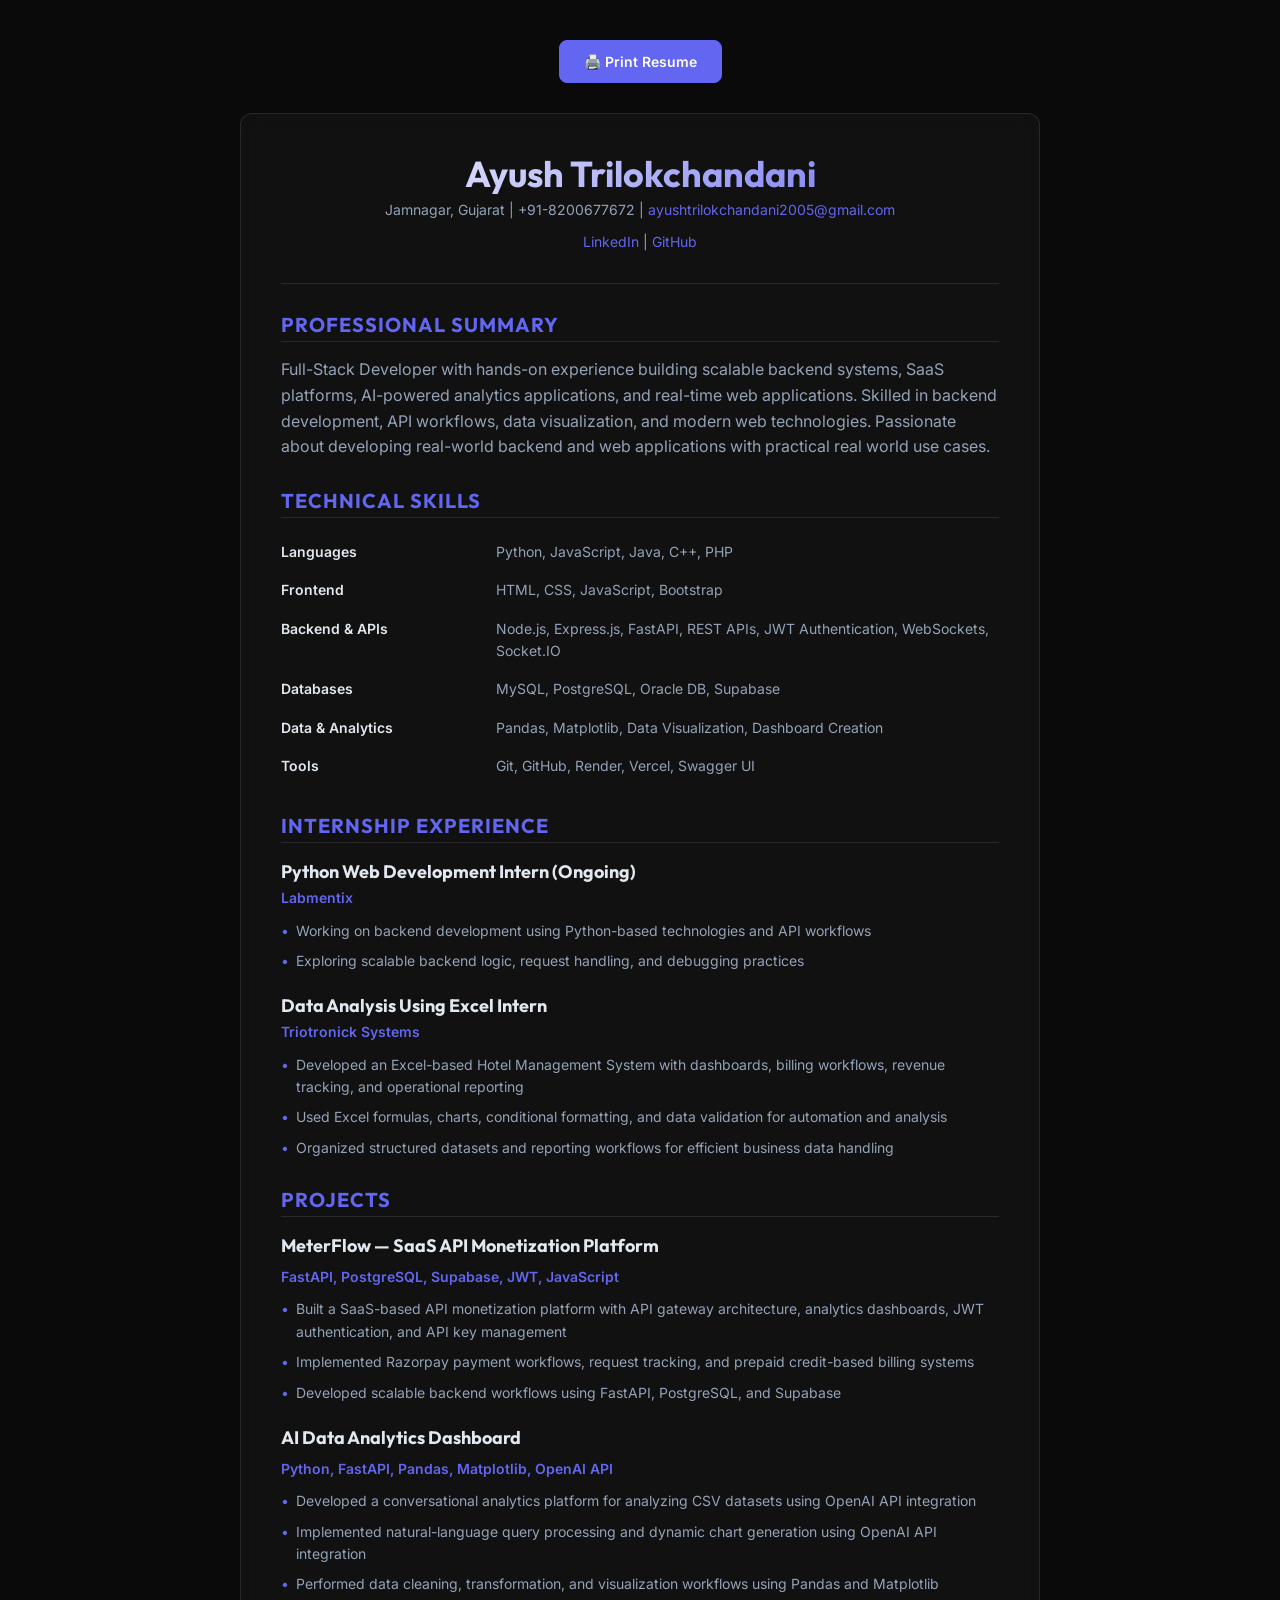
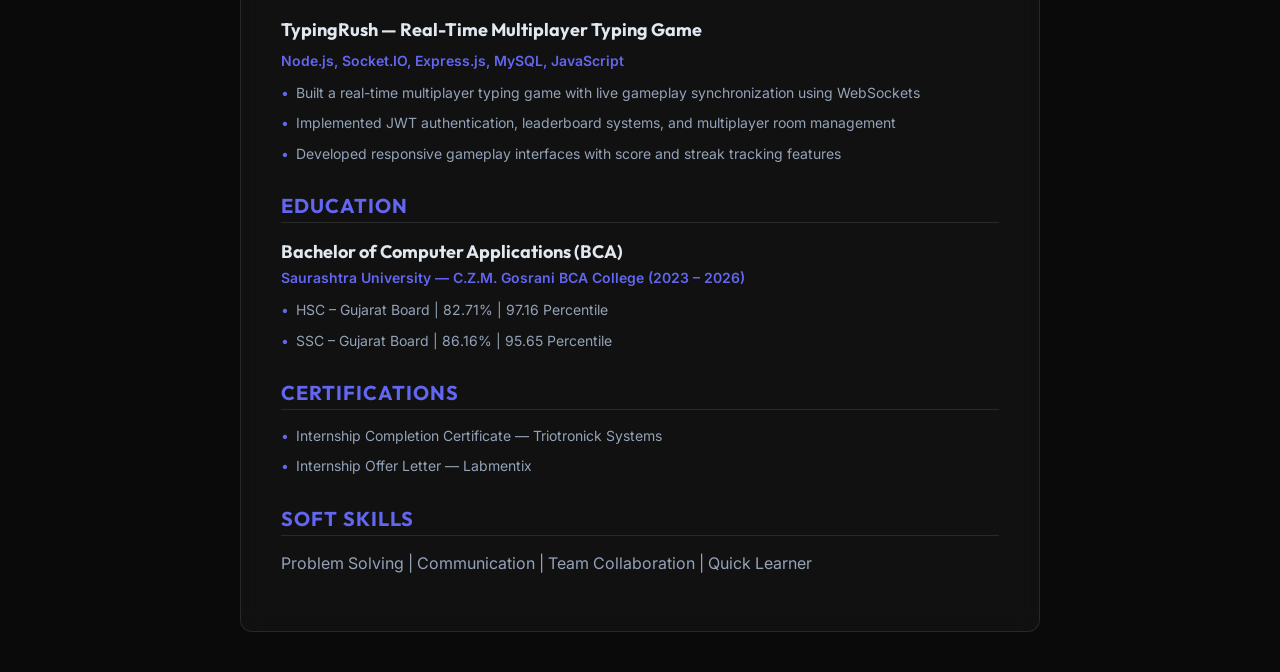
==== resume.html @ 0c345e89 "Enhance UI with animations" ====
<!DOCTYPE html>
<html lang="en">
<head>
    <meta charset="UTF-8">
    <meta name="viewport" content="width=device-width, initial-scale=1.0">
    <title>Resume - Ayush Trilokchandani</title>
    <link rel="stylesheet" href="style.css">
    <link rel="preconnect" href="https://fonts.googleapis.com">
    <link rel="preconnect" href="https://fonts.gstatic.com" crossorigin>
    <link href="https://fonts.googleapis.com/css2?family=Inter:wght@300;400;600;800&family=Outfit:wght@400;700&display=swap" rel="stylesheet">
    <style>
        body {
            background-color: var(--bg-dark);
            padding: 40px 20px;
        }
        .resume-container {
            max-width: 800px;
            margin: 0 auto;
            background: var(--surface);
            border: 1px solid var(--border);
            border-radius: 12px;
            padding: 40px;
            backdrop-filter: blur(10px);
        }
        .header {
            text-align: center;
            border-bottom: 1px solid var(--border);
            padding-bottom: 20px;
            margin-bottom: 30px;
        }
        .header h1 {
            font-size: 36px;
            margin-bottom: 5px;
            background: linear-gradient(135deg, #fff 0%, var(--accent) 100%);
            -webkit-background-clip: text;
            -webkit-text-fill-color: transparent;
        }
        .contact-info {
            color: var(--text-secondary);
            font-size: 14px;
            margin-bottom: 10px;
        }
        .contact-info a {
            color: var(--accent);
            text-decoration: none;
        }
        .section-heading {
            font-family: var(--font-heading);
            color: var(--accent);
            font-size: 20px;
            text-transform: uppercase;
            letter-spacing: 1px;
            border-bottom: 1px solid var(--border);
            padding-bottom: 5px;
            margin: 30px 0 15px 0;
        }
        .resume-content p {
            color: var(--text-secondary);
            margin-bottom: 15px;
        }
        .resume-item {
            margin-bottom: 20px;
        }
        .resume-item-header {
            display: flex;
            justify-content: space-between;
            align-items: baseline;
            margin-bottom: 5px;
        }
        .resume-item-title {
            font-family: var(--font-heading);
            font-weight: 700;
            color: var(--text-primary);
            font-size: 18px;
        }
        .resume-item-subtitle {
            color: var(--accent);
            font-size: 14px;
            font-weight: 600;
            margin-bottom: 10px;
            display: block;
        }
        .resume-list {
            list-style: none;
            color: var(--text-secondary);
        }
        .resume-list li {
            position: relative;
            padding-left: 15px;
            margin-bottom: 8px;
            font-size: 14px;
        }
        .resume-list li::before {
            content: "•";
            position: absolute;
            left: 0;
            color: var(--accent);
        }
        .skills-table {
            width: 100%;
            border-collapse: collapse;
            color: var(--text-secondary);
            font-size: 14px;
        }
        .skills-table td {
            padding: 8px 0;
            vertical-align: top;
        }
        .skills-table td:first-child {
            font-weight: 600;
            color: var(--text-primary);
            width: 30%;
        }
        .print-btn {
            display: block;
            margin: 0 auto 30px auto;
            text-align: center;
            max-width: 200px;
        }
        @media print {
            body {
                background: white;
                color: black;
            }
            .resume-container {
                border: none;
                background: none;
                box-shadow: none;
                padding: 0;
            }
            .header h1 {
                background: none;
                -webkit-text-fill-color: black;
            }
            .section-heading {
                color: black;
                border-bottom: 1px solid black;
            }
            .resume-item-title, .skills-table td:first-child {
                color: black;
            }
            .resume-list, .resume-content p, .contact-info, .skills-table td {
                color: #333;
            }
            .resume-item-subtitle, .contact-info a {
                color: #555;
            }
            .print-btn {
                display: none;
            }
        }
    </style>
</head>
<body>
    <button class="btn btn-primary print-btn" onclick="window.print()">🖨️ Print Resume</button>
    <div class="resume-container">
        <div class="header">
            <h1>Ayush Trilokchandani</h1>
            <div class="contact-info">
                Jamnagar, Gujarat | +91-8200677672 | <a href="mailto:ayushtrilokchandani2005@gmail.com">ayushtrilokchandani2005@gmail.com</a>
            </div>
            <div class="contact-info">
                <a href="https://linkedin.com/in/ayushtrilokchandani" target="_blank">LinkedIn</a> | 
                <a href="https://github.com/Ayusht20" target="_blank">GitHub</a>
            </div>
        </div>

        <div class="resume-content">
            <h2 class="section-heading">Professional Summary</h2>
            <p>Full-Stack Developer with hands-on experience building scalable backend systems, SaaS platforms, AI-powered analytics applications, and real-time web applications. Skilled in backend development, API workflows, data visualization, and modern web technologies. Passionate about developing real-world backend and web applications with practical real world use cases.</p>

            <h2 class="section-heading">Technical Skills</h2>
            <table class="skills-table">
                <tr>
                    <td>Languages</td>
                    <td>Python, JavaScript, Java, C++, PHP</td>
                </tr>
                <tr>
                    <td>Frontend</td>
                    <td>HTML, CSS, JavaScript, Bootstrap</td>
                </tr>
                <tr>
                    <td>Backend & APIs</td>
                    <td>Node.js, Express.js, FastAPI, REST APIs, JWT Authentication, WebSockets, Socket.IO</td>
                </tr>
                <tr>
                    <td>Databases</td>
                    <td>MySQL, PostgreSQL, Oracle DB, Supabase</td>
                </tr>
                <tr>
                    <td>Data & Analytics</td>
                    <td>Pandas, Matplotlib, Data Visualization, Dashboard Creation</td>
                </tr>
                <tr>
                    <td>Tools</td>
                    <td>Git, GitHub, Render, Vercel, Swagger UI</td>
                </tr>
            </table>

            <h2 class="section-heading">Internship Experience</h2>
            
            <div class="resume-item">
                <div class="resume-item-title">Python Web Development Intern (Ongoing)</div>
                <span class="resume-item-subtitle">Labmentix</span>
                <ul class="resume-list">
                    <li>Working on backend development using Python-based technologies and API workflows</li>
                    <li>Exploring scalable backend logic, request handling, and debugging practices</li>
                </ul>
            </div>

            <div class="resume-item">
                <div class="resume-item-title">Data Analysis Using Excel Intern</div>
                <span class="resume-item-subtitle">Triotronick Systems</span>
                <ul class="resume-list">
                    <li>Developed an Excel-based Hotel Management System with dashboards, billing workflows, revenue tracking, and operational reporting</li>
                    <li>Used Excel formulas, charts, conditional formatting, and data validation for automation and analysis</li>
                    <li>Organized structured datasets and reporting workflows for efficient business data handling</li>
                </ul>
            </div>

            <h2 class="section-heading">Projects</h2>

            <div class="resume-item">
                <div class="resume-item-header">
                    <div class="resume-item-title">MeterFlow — SaaS API Monetization Platform</div>
                </div>
                <span class="resume-item-subtitle">FastAPI, PostgreSQL, Supabase, JWT, JavaScript</span>
                <ul class="resume-list">
                    <li>Built a SaaS-based API monetization platform with API gateway architecture, analytics dashboards, JWT authentication, and API key management</li>
                    <li>Implemented Razorpay payment workflows, request tracking, and prepaid credit-based billing systems</li>
                    <li>Developed scalable backend workflows using FastAPI, PostgreSQL, and Supabase</li>
                </ul>
            </div>

            <div class="resume-item">
                <div class="resume-item-header">
                    <div class="resume-item-title">AI Data Analytics Dashboard</div>
                </div>
                <span class="resume-item-subtitle">Python, FastAPI, Pandas, Matplotlib, OpenAI API</span>
                <ul class="resume-list">
                    <li>Developed a conversational analytics platform for analyzing CSV datasets using OpenAI API integration</li>
                    <li>Implemented natural-language query processing and dynamic chart generation using OpenAI API integration</li>
                    <li>Performed data cleaning, transformation, and visualization workflows using Pandas and Matplotlib</li>
                </ul>
            </div>

            <div class="resume-item">
                <div class="resume-item-header">
                    <div class="resume-item-title">TypingRush — Real-Time Multiplayer Typing Game</div>
                </div>
                <span class="resume-item-subtitle">Node.js, Socket.IO, Express.js, MySQL, JavaScript</span>
                <ul class="resume-list">
                    <li>Built a real-time multiplayer typing game with live gameplay synchronization using WebSockets</li>
                    <li>Implemented JWT authentication, leaderboard systems, and multiplayer room management</li>
                    <li>Developed responsive gameplay interfaces with score and streak tracking features</li>
                </ul>
            </div>

            <h2 class="section-heading">Education</h2>
            <div class="resume-item">
                <div class="resume-item-title">Bachelor of Computer Applications (BCA)</div>
                <span class="resume-item-subtitle">Saurashtra University — C.Z.M. Gosrani BCA College (2023 – 2026)</span>
            </div>
            <div class="resume-item">
                <ul class="resume-list" style="margin-top:-10px;">
                    <li>HSC – Gujarat Board | 82.71% | 97.16 Percentile</li>
                    <li>SSC – Gujarat Board | 86.16% | 95.65 Percentile</li>
                </ul>
            </div>

            <h2 class="section-heading">Certifications</h2>
            <ul class="resume-list">
                <li>Internship Completion Certificate — Triotronick Systems</li>
                <li>Internship Offer Letter — Labmentix</li>
            </ul>

            <h2 class="section-heading">Soft Skills</h2>
            <p>Problem Solving | Communication | Team Collaboration | Quick Learner</p>
        </div>
    </div>
</body>
</html>
---- style.css ----
:root {
    /* Colors */
    --bg-dark: #0a0a0a;
    --bg-darker: #050505;
    --text-primary: #e2e8f0;
    --text-secondary: #94a3b8;
    --accent: #6366f1; /* Indigo */
    --accent-glow: rgba(99, 102, 241, 0.5);
    
    /* Surface/Glass */
    --surface: rgba(255, 255, 255, 0.03);
    --border: rgba(255, 255, 255, 0.1);
    
    /* Typography */
    --font-sans: 'Inter', sans-serif;
    --font-heading: 'Outfit', sans-serif;
    
    /* Transitions */
    --transition: all 0.3s ease;
}

* {
    margin: 0;
    padding: 0;
    box-sizing: border-box;
}

html {
    scroll-behavior: smooth;
}

body {
    background-color: var(--bg-dark);
    color: var(--text-primary);
    font-family: var(--font-sans);
    line-height: 1.6;
    overflow-x: hidden;
}

/* Layout */
.container {
    max-width: 1100px;
    margin: 0 auto;
    padding: 0 2rem;
}

.section {
    padding: 100px 0;
    min-height: 100vh;
    display: flex;
    flex-direction: column;
    justify-content: center;
}

.text-center {
    text-align: center;
}

/* Typography */
h1, h2, h3, h4 {
    font-family: var(--font-heading);
    font-weight: 700;
    color: var(--text-primary);
    line-height: 1.1;
}

h1 {
    font-size: clamp(40px, 8vw, 80px);
    margin-bottom: 1rem;
    color: #fff;
}

h2 {
    font-size: clamp(30px, 5vw, 50px);
    color: var(--text-secondary);
}

.section-title {
    font-size: clamp(26px, 5vw, 32px);
    margin-bottom: 40px;
    display: flex;
    align-items: center;
    color: var(--text-primary);
}

.section-title::after {
    content: "";
    display: block;
    height: 1px;
    width: 300px;
    background-color: var(--border);
    margin-left: 20px;
}

/* Buttons */
.btn {
    display: inline-block;
    padding: 0.75rem 1.5rem;
    border-radius: 8px;
    text-decoration: none;
    font-family: var(--font-sans);
    font-weight: 600;
    transition: var(--transition);
    cursor: pointer;
    font-size: 14px;
}

.btn-primary {
    background-color: var(--accent);
    color: #fff;
    border: 1px solid var(--accent);
}

.btn-primary:hover {
    background-color: transparent;
    color: var(--accent);
}

.btn-resume {
    color: var(--accent);
    border: 1px solid var(--accent);
    padding: 0.5rem 1rem;
    border-radius: 4px;
    text-decoration: none;
    transition: var(--transition);
}

.btn-resume:hover {
    background-color: rgba(99, 102, 241, 0.1);
}

.btn-outline {
    color: var(--text-primary);
    border: 1px solid var(--text-secondary);
    background: transparent;
}

.btn-outline:hover {
    border-color: var(--accent);
    color: var(--accent);
    background-color: rgba(99, 102, 241, 0.05);
}

.highlight {
    background: linear-gradient(90deg, var(--accent), #9f7aea);
    -webkit-background-clip: text;
    -webkit-text-fill-color: transparent;
    background-clip: text;
}

/* Navigation */
nav {
    position: fixed;
    top: 0;
    width: 100%;
    padding: 20px 0;
    z-index: 100;
    background: var(--bg-darker);
    border-bottom: 1px solid var(--border);
}

.nav-container {
    display: flex;
    justify-content: space-between;
    align-items: center;
}

.logo {
    font-family: var(--font-heading);
    font-size: 24px;
    font-weight: 800;
    color: var(--text-primary);
    text-decoration: none;
    letter-spacing: 1px;
}

.logo span {
    color: var(--accent);
}

.nav-links {
    display: flex;
    list-style: none;
    align-items: center;
    gap: 2rem;
}

.nav-links a {
    color: var(--text-primary);
    text-decoration: none;
    font-size: 14px;
    transition: var(--transition);
}

.nav-links a:not(.btn-resume):hover {
    color: var(--accent);
}

.hamburger {
    display: none;
    cursor: pointer;
}

.hamburger .line {
    width: 25px;
    height: 2px;
    background-color: var(--text-primary);
    margin: 5px 0;
}

/* Hero Section */
#hero {
    min-height: 100vh;
    display: flex;
    flex-direction: column;
    justify-content: center;
    padding-top: 80px; /* Offset for nav */
}

.hero-content {
    max-width: 800px;
    margin: 0; 
}

.greeting {
    color: var(--accent);
    font-family: var(--font-sans);
    margin-bottom: 20px;
    font-weight: 400;
    letter-spacing: 2px;
}

.hero-description {
    color: var(--text-secondary);
    max-width: 540px;
    margin-top: 20px;
    font-size: 18px;
}

.hero-cta {
    margin-top: 50px;
}

/* About Section */
.about-grid {
    display: grid;
    grid-template-columns: 3fr 2fr;
    gap: 50px;
}

.about-text {
    color: var(--text-secondary);
    font-size: 18px;
}

.about-text p {
    margin-bottom: 15px;
}

.skills-list {
    display: grid;
    grid-template-columns: repeat(2, minmax(140px, 200px));
    gap: 10px;
    list-style: none;
    margin-top: 20px;
}

.skills-list li {
    position: relative;
    padding-left: 20px;
    font-family: var(--font-sans);
    font-size: 14px;
}

.skills-list li::before {
    content: "▹";
    position: absolute;
    left: 0;
    color: var(--accent);
}

.about-visual {
    display: flex;
    justify-content: center;
    align-items: flex-start;
}

.image-wrapper {
    position: relative;
    width: 100%;
    max-width: 300px;
    border-radius: 10px;
}

.profile-img {
    width: 100%;
    height: auto;
    border-radius: 10px;
    border: 2px solid var(--accent);
    object-fit: cover;
    aspect-ratio: 1;
    animation: float 6s ease-in-out infinite;
}

/* Experience Section */
.experience-container {
    display: flex;
    flex-direction: column;
    gap: 40px;
    max-width: 800px;
}

.experience-item {
    background: var(--surface);
    border: 1px solid var(--border);
    border-radius: 12px;
    padding: 2rem;
}

.experience-role {
    font-size: 22px;
    color: var(--text-primary);
    margin-bottom: 5px;
}

.experience-company {
    color: var(--accent);
}

.experience-date {
    font-family: var(--font-sans);
    font-size: 14px;
    color: var(--text-secondary);
    margin-bottom: 15px;
}

.experience-list {
    list-style: none;
    color: var(--text-secondary);
    font-size: 16px;
}

.experience-list li {
    position: relative;
    padding-left: 20px;
    margin-bottom: 10px;
}

.experience-list li::before {
    content: "▹";
    position: absolute;
    left: 0;
    color: var(--accent);
}

/* Projects Section */
.projects-grid {
    display: grid;
    grid-template-columns: repeat(auto-fill, minmax(300px, 1fr));
    gap: 20px;
}

.project-card {
    background: var(--surface);
    border: 1px solid var(--border);
    border-radius: 12px;
    padding: 2rem;
    display: flex;
    flex-direction: column;
    height: 100%;
    transition: transform 0.3s ease, box-shadow 0.3s ease;
}

.project-card:hover {
    transform: translateY(-10px);
    box-shadow: 0 10px 30px rgba(99, 102, 241, 0.1);
}

.project-header {
    display: flex;
    justify-content: space-between;
    align-items: center;
    margin-bottom: 30px;
}

.folder-icon {
    color: var(--accent);
}

.project-links {
    display: flex;
    gap: 15px;
    align-items: center;
}

.github-link, .external-link {
    color: var(--text-secondary);
    transition: var(--transition);
}

.github-link:hover, .external-link:hover {
    color: var(--accent);
}

.project-title {
    font-size: 22px;
    margin-bottom: 10px;
}

.project-title a {
    color: var(--text-primary);
    text-decoration: none;
    transition: var(--transition);
}

.project-title a:hover {
    color: var(--accent);
}

.project-desc {
    color: var(--text-secondary);
    font-size: 15px;
    margin-bottom: 20px;
    flex-grow: 1;
}

.project-tech {
    display: flex;
    flex-wrap: wrap;
    gap: 15px;
    list-style: none;
    font-family: var(--font-sans);
    font-size: 12px;
    color: var(--text-secondary);
}

/* Contact Section */
.contact-desc {
    color: var(--text-secondary);
    max-width: 600px;
    margin: 0 auto 50px auto;
}

.social-links {
    display: flex;
    justify-content: center;
    gap: 30px;
    margin-top: 60px;
}

.social-links a {
    color: var(--text-secondary);
    transition: var(--transition);
}

.social-links a:hover {
    color: var(--accent);
}

/* Footer */
footer {
    padding: 20px 0;
    font-family: var(--font-sans);
    font-size: 13px;
    color: var(--text-secondary);
}

/* Animations & Reveals */
.fade-in-up {
    opacity: 0;
    transform: translateY(30px);
    animation: fadeInUp 0.8s ease forwards;
}

.reveal {
    opacity: 0;
    transform: translateY(40px);
    transition: all 0.8s ease-out;
}

.reveal.active {
    opacity: 1;
    transform: translateY(0);
}

@keyframes fadeInUp {
    to {
        opacity: 1;
        transform: translateY(0);
    }
}

@keyframes float {
    0% { transform: translateY(0px); }
    50% { transform: translateY(-15px); }
    100% { transform: translateY(0px); }
}

/* Responsive */
@media (max-width: 768px) {
    .nav-links {
        position: fixed;
        right: -100%;
        top: 0;
        height: 100vh;
        width: 70%;
        max-width: 300px;
        background: var(--bg-darker);
        flex-direction: column;
        justify-content: center;
        align-items: center;
        transition: var(--transition);
        box-shadow: -10px 0 30px -15px rgba(0,0,0,0.5);
    }

    .nav-links.active {
        right: 0;
    }

    .hamburger {
        display: block;
        z-index: 101;
    }
    
    .about-grid {
        grid-template-columns: 1fr;
    }
    
    .about-visual {
        margin-top: 40px;
    }
    
    .section-title::after {
        width: 100%;
    }
}
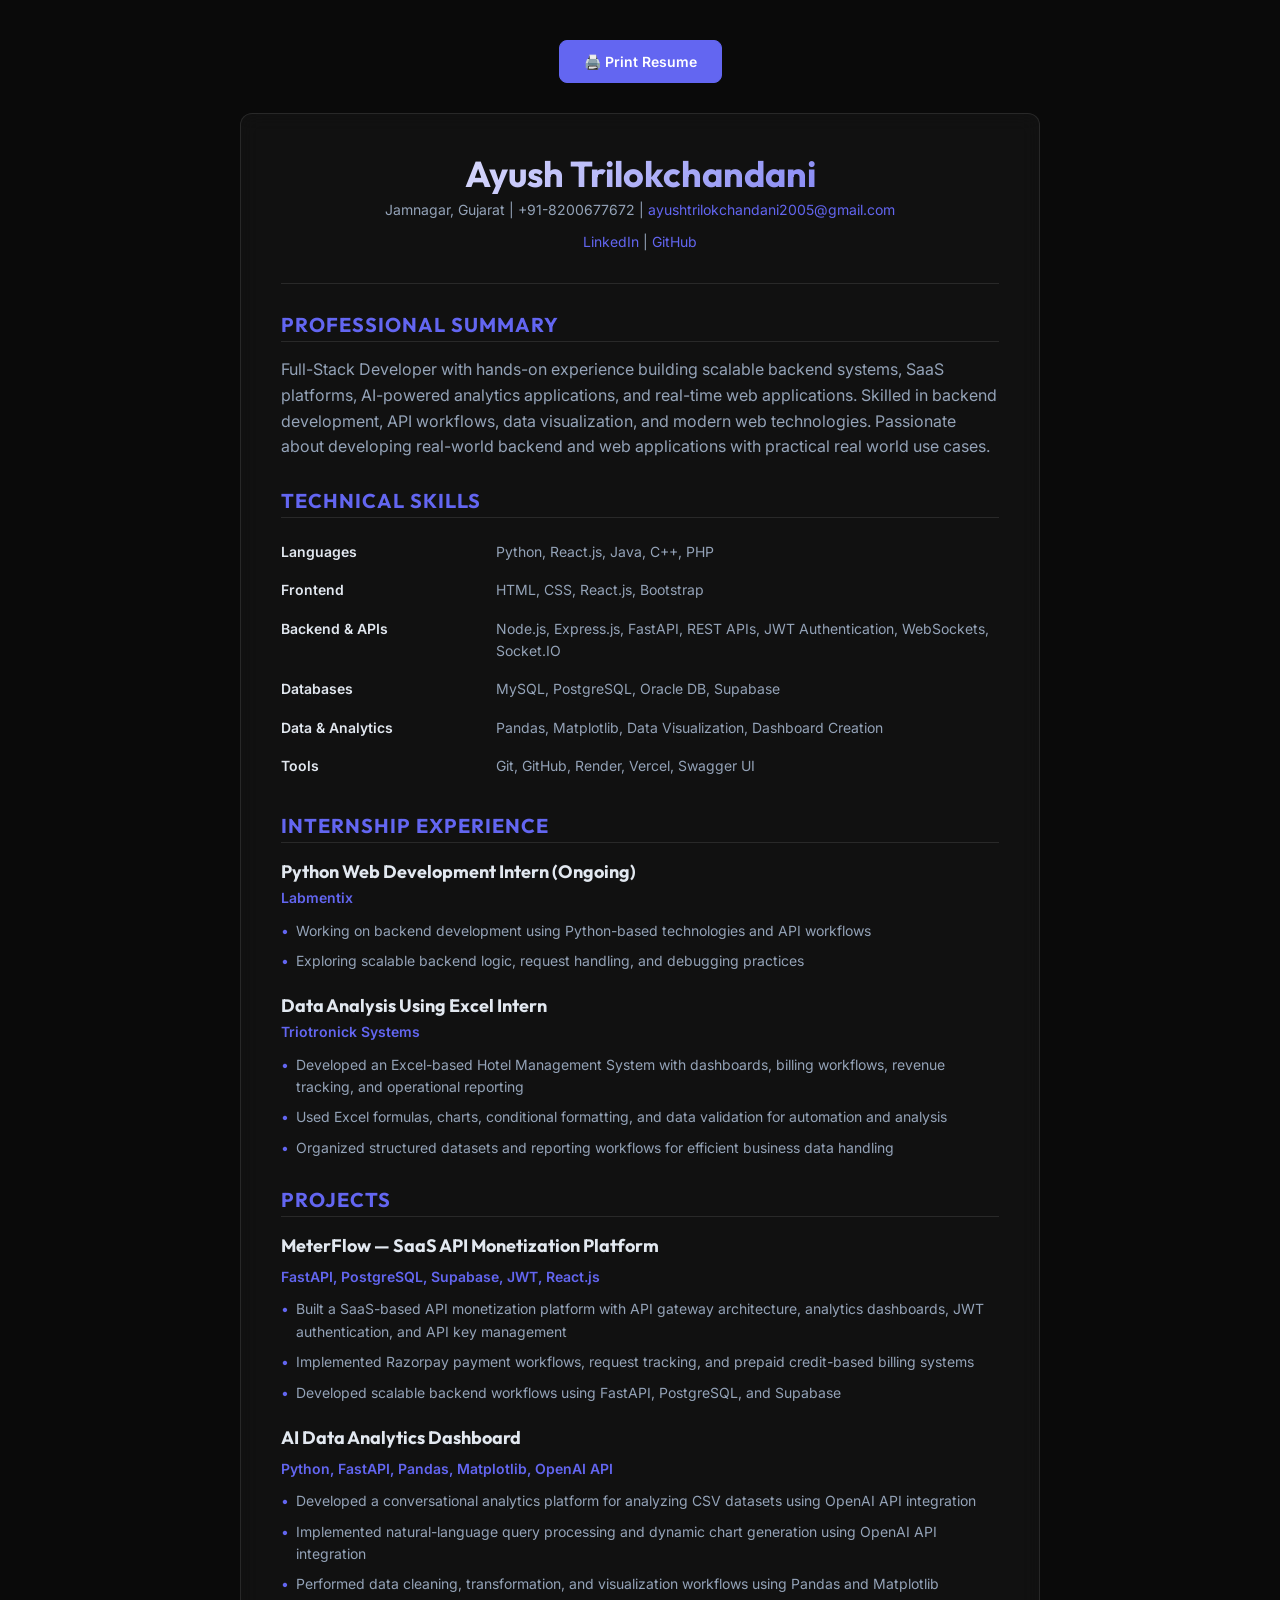
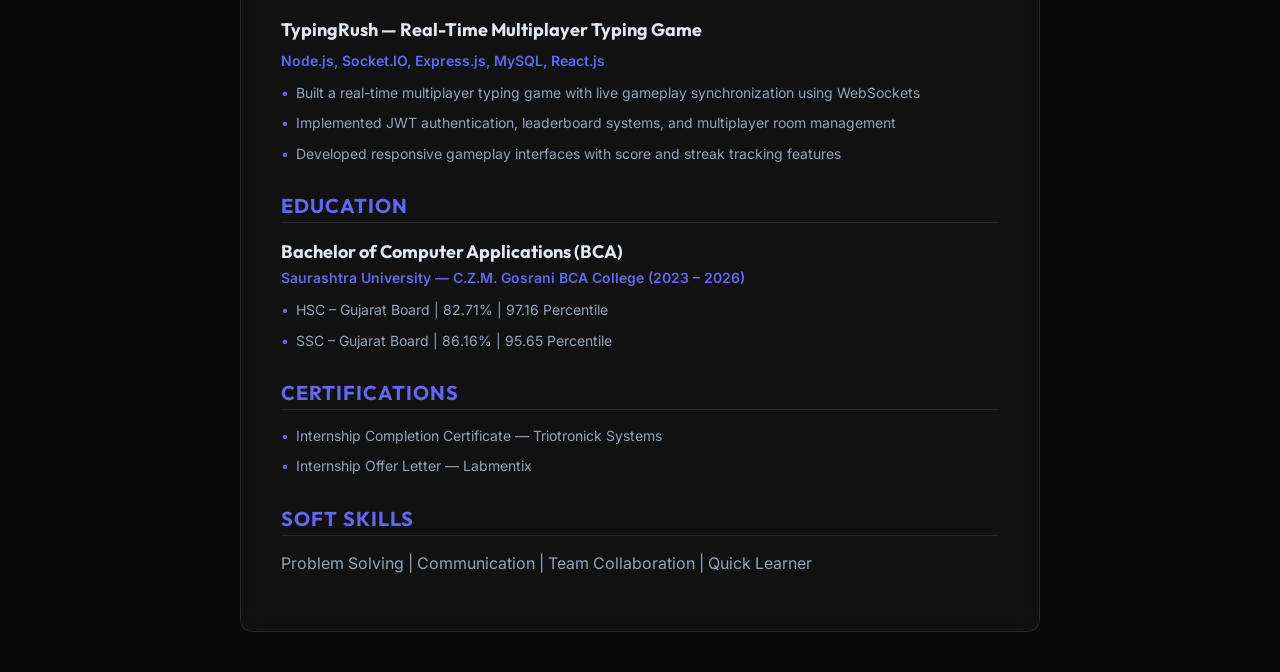
==== commit 47467d81: "Replace JavaScript with React.js in skills and tech stack" ====
--- a/resume.html
+++ b/resume.html
@@ -173,11 +173,11 @@
             <table class="skills-table">
                 <tr>
                     <td>Languages</td>
-                    <td>Python, JavaScript, Java, C++, PHP</td>
+                    <td>Python, React.js, Java, C++, PHP</td>
                 </tr>
                 <tr>
                     <td>Frontend</td>
-                    <td>HTML, CSS, JavaScript, Bootstrap</td>
+                    <td>HTML, CSS, React.js, Bootstrap</td>
                 </tr>
                 <tr>
                     <td>Backend & APIs</td>
@@ -224,7 +224,7 @@
                 <div class="resume-item-header">
                     <div class="resume-item-title">MeterFlow — SaaS API Monetization Platform</div>
                 </div>
-                <span class="resume-item-subtitle">FastAPI, PostgreSQL, Supabase, JWT, JavaScript</span>
+                <span class="resume-item-subtitle">FastAPI, PostgreSQL, Supabase, JWT, React.js</span>
                 <ul class="resume-list">
                     <li>Built a SaaS-based API monetization platform with API gateway architecture, analytics dashboards, JWT authentication, and API key management</li>
                     <li>Implemented Razorpay payment workflows, request tracking, and prepaid credit-based billing systems</li>
@@ -248,7 +248,7 @@
                 <div class="resume-item-header">
                     <div class="resume-item-title">TypingRush — Real-Time Multiplayer Typing Game</div>
                 </div>
-                <span class="resume-item-subtitle">Node.js, Socket.IO, Express.js, MySQL, JavaScript</span>
+                <span class="resume-item-subtitle">Node.js, Socket.IO, Express.js, MySQL, React.js</span>
                 <ul class="resume-list">
                     <li>Built a real-time multiplayer typing game with live gameplay synchronization using WebSockets</li>
                     <li>Implemented JWT authentication, leaderboard systems, and multiplayer room management</li>
--- a/style.css
+++ b/style.css
@@ -114,6 +114,8 @@
 .btn-primary:hover {
     background-color: transparent;
     color: var(--accent);
+    box-shadow: 0 0 15px var(--accent-glow);
+    transform: translateY(-2px);
 }
 
 .btn-resume {
@@ -176,6 +178,11 @@
 
 .logo span {
     color: var(--accent);
+    transition: var(--transition);
+}
+
+.logo:hover span {
+    text-shadow: 0 0 10px var(--accent-glow);
 }
 
 .nav-links {
@@ -270,6 +277,12 @@
     padding-left: 20px;
     font-family: var(--font-sans);
     font-size: 14px;
+    transition: var(--transition);
+}
+
+.skills-list li:hover {
+    color: var(--accent);
+    transform: translateX(5px);
 }
 
 .skills-list li::before {
@@ -393,6 +406,18 @@
     align-items: center;
 }
 
+.external-link {
+    display: flex;
+    align-items: center;
+    gap: 5px;
+}
+
+.link-text {
+    font-size: 12px;
+    font-family: var(--font-sans);
+    font-weight: 600;
+}
+
 .github-link, .external-link {
     color: var(--text-secondary);
     transition: var(--transition);
@@ -450,11 +475,12 @@
 
 .social-links a {
     color: var(--text-secondary);
-    transition: var(--transition);
+    transition: all 0.3s cubic-bezier(0.175, 0.885, 0.32, 1.275);
 }
 
 .social-links a:hover {
     color: var(--accent);
+    transform: translateY(-5px) scale(1.1);
 }
 
 /* Footer */
